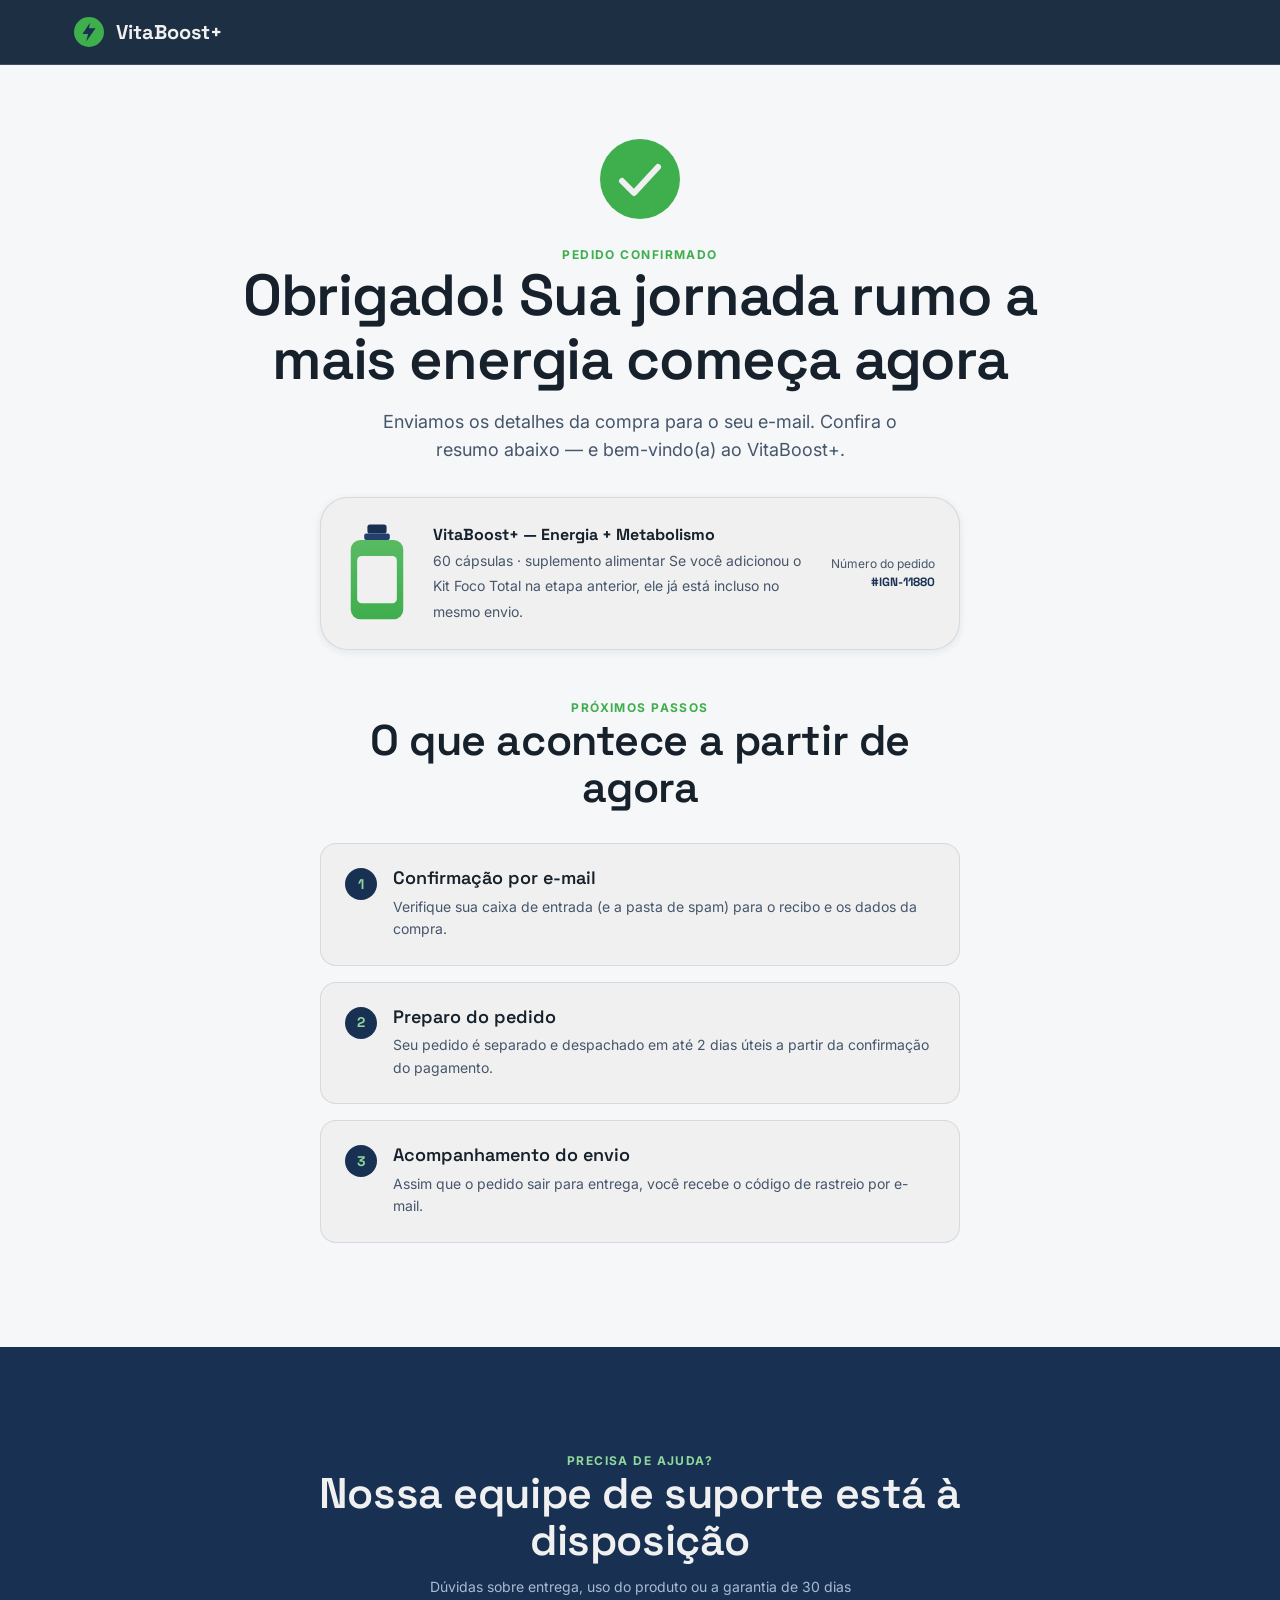
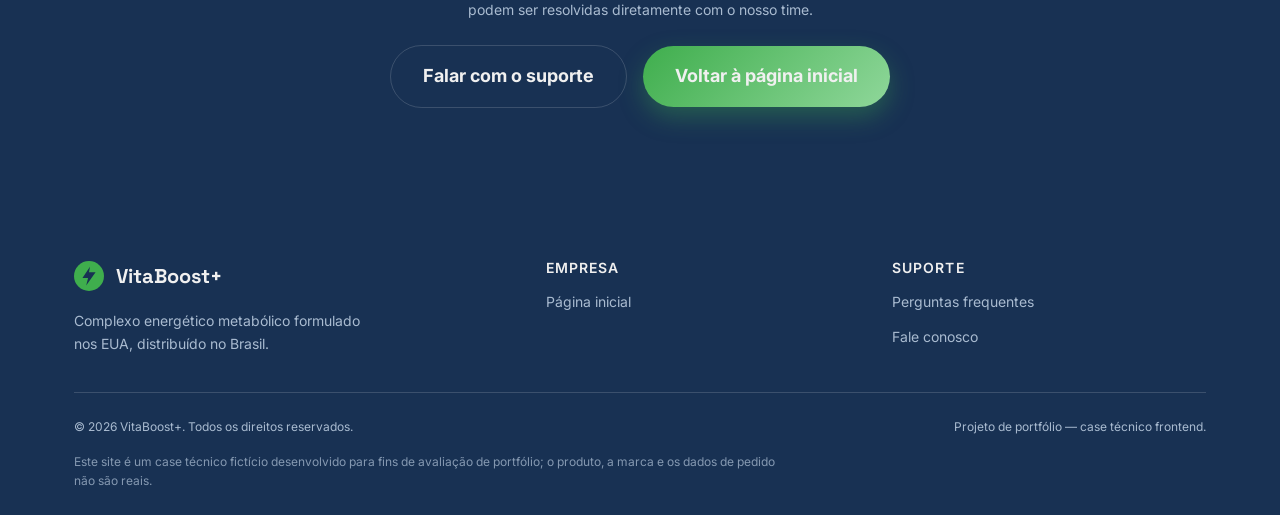
==== obrigado.html @ 489e294f "feat: estrutura do projeto contendo as 3 paginas do projeto e estilos" ====
<!DOCTYPE html>
<html lang="pt-BR">
<head>
<meta charset="UTF-8">
<meta name="viewport" content="width=device-width, initial-scale=1.0">
<title>Pedido confirmado — Obrigado! | VitaBoost+</title>
<meta name="description" content="Seu pedido do VitaBoost+ foi confirmado. Veja o resumo da compra e os próximos passos.">
<meta name="theme-color" content="#183153">
<meta name="robots" content="noindex">
<link rel="icon" href="assets/favicon.png" type="image/png+xml">

<link rel="preconnect" href="https://fonts.googleapis.com">
<link rel="preconnect" href="https://fonts.gstatic.com" crossorigin>
<link href="https://fonts.googleapis.com/css2?family=Space+Grotesk:wght@500;600;700&family=Inter:wght@400;500;600;700&display=swap" rel="stylesheet">

<link rel="stylesheet" href="css/variables.css">
<link rel="stylesheet" href="css/base.css">
<link rel="stylesheet" href="css/components.css">
<link rel="stylesheet" href="css/pages.css">
</head>
<body>

<a class="skip-link" href="#main-content">Pular para o conteúdo principal</a>

<header class="site-header">
  <div class="container" style="justify-content:flex-start; gap:var(--space-3);">
    <a href="index.html" class="brand" aria-label="VitaBoost+ — página inicial">
      <svg class="brand-mark" viewBox="0 0 32 32" aria-hidden="true">
        <circle cx="16" cy="16" r="16" fill="#3FAE4D"/>
        <path d="M17 6 L9 18 H15 L13 26 L23 12 H16 Z" fill="#183153"/>
      </svg>
      VitaBoost+
    </a>
  </div>
</header>

<main id="main-content">

  <section class="thanks-hero">
    <div class="container">
      <svg class="thanks-check" viewBox="0 0 84 84" role="img" aria-label="Pedido confirmado com sucesso">
        <circle cx="42" cy="42" r="40" fill="#3FAE4D"/>
        <path d="M24 44 L36 56 L60 30" fill="none" stroke="#F0F0F0" stroke-width="6" stroke-linecap="round" stroke-linejoin="round"/>
      </svg>
      <span class="eyebrow" style="justify-content:center;display:flex;">Pedido confirmado</span>
      <h1>Obrigado! Sua jornada rumo a mais energia começa agora</h1>
      <p class="lede">Enviamos os detalhes da compra para o seu e-mail. Confira o resumo abaixo — e bem-vindo(a) ao VitaBoost+.</p>
    </div>
  </section>

  <section class="section" style="padding-top:0;" aria-labelledby="resumo-title">
    <div class="container">
      <h2 id="resumo-title" class="visually-hidden">Resumo do pedido</h2>

      <div class="order-summary" data-reveal>
        <svg class="product-figure" viewBox="0 0 200 320" aria-hidden="true">
          <defs>
            <linearGradient id="bottleGradThanks" x1="0" y1="0" x2="0" y2="1">
              <stop offset="0" stop-color="#58BB63"/>
              <stop offset="1" stop-color="#3FAE4D"/>
            </linearGradient>
          </defs>
          <rect x="70" y="8" width="60" height="28" rx="8" fill="#183153"/>
          <rect x="60" y="36" width="80" height="20" rx="6" fill="#22406B"/>
          <rect x="18" y="56" width="164" height="248" rx="30" fill="url(#bottleGradThanks)"/>
          <rect x="38" y="106" width="124" height="148" rx="14" fill="#F0F0F0"/>
        </svg>
        <div class="details">
          <b>VitaBoost+ — Energia + Metabolismo</b>
          <span>60 cápsulas · suplemento alimentar</span>
          <span>Se você adicionou o Kit Foco Total na etapa anterior, ele já está incluso no mesmo envio.</span>
        </div>
        <div class="order-id">
          <span>Número do pedido</span>
          <b data-order-id>#IGN-00000</b>
        </div>
      </div>

      <div class="section-head text-center" data-reveal>
        <span class="eyebrow" style="justify-content:center;display:flex;">Próximos passos</span>
        <h2>O que acontece a partir de agora</h2>
      </div>

      <div class="steps-list" data-reveal>
        <div class="step-item">
          <span class="step-number">1</span>
          <div>
            <h3>Confirmação por e-mail</h3>
            <p>Verifique sua caixa de entrada (e a pasta de spam) para o recibo e os dados da compra.</p>
          </div>
        </div>
        <div class="step-item">
          <span class="step-number">2</span>
          <div>
            <h3>Preparo do pedido</h3>
            <p>Seu pedido é separado e despachado em até 2 dias úteis a partir da confirmação do pagamento.</p>
          </div>
        </div>
        <div class="step-item">
          <span class="step-number">3</span>
          <div>
            <h3>Acompanhamento do envio</h3>
            <p>Assim que o pedido sair para entrega, você recebe o código de rastreio por e-mail.</p>
          </div>
        </div>
      </div>
    </div>
  </section>

  <section class="section section--dark" aria-labelledby="ajuda-title">
    <div class="container text-center" data-reveal>
      <span class="eyebrow" style="justify-content:center;display:flex;">Precisa de ajuda?</span>
      <h2 id="ajuda-title" style="max-width:26ch;margin-inline:auto;">Nossa equipe de suporte está à disposição</h2>
      <p class="microcopy" style="max-width:48ch;margin-inline:auto;">Dúvidas sobre entrega, uso do produto ou a garantia de 30 dias podem ser resolvidas diretamente com o nosso time.</p>
      <div class="btn-row" style="justify-content:center;margin-top:var(--space-4);">
        <a class="btn btn--ghost" href="#">Falar com o suporte</a>
        <a class="btn btn--primary" href="index.html">Voltar à página inicial</a>
      </div>
    </div>
  </section>

</main>

<footer class="site-footer">
  <div class="container">
    <div class="footer-grid">
      <div class="footer-brand">
        <a href="index.html" class="brand" aria-label="VitaBoost+ — página inicial">
          <svg class="brand-mark" viewBox="0 0 32 32" aria-hidden="true">
            <circle cx="16" cy="16" r="16" fill="#3FAE4D"/>
            <path d="M17 6 L9 18 H15 L13 26 L23 12 H16 Z" fill="#183153"/>
          </svg>
          VitaBoost+
        </a>
        <p>Complexo energético metabólico formulado nos EUA, distribuído no Brasil.</p>
      </div>
      <div>
        <h4>Empresa</h4>
        <ul>
          <li><a href="index.html">Página inicial</a></li>
        </ul>
      </div>
      <div>
        <h4>Suporte</h4>
        <ul>
          <li><a href="#">Perguntas frequentes</a></li>
          <li><a href="#">Fale conosco</a></li>
        </ul>
      </div>
    </div>
    <div class="footer-bottom">
      <span>© <span data-year></span> VitaBoost+. Todos os direitos reservados.</span>
      <span>Projeto de portfólio — case técnico frontend.</span>
    </div>
    <p class="footer-disclaimer">Este site é um case técnico fictício desenvolvido para fins de avaliação de portfólio; o produto, a marca e os dados de pedido não são reais.</p>
  </div>
</footer>

<script src="js/main.js" defer></script>
</body>
</html>
---- css/variables.css ----
/* ==========================================================================
   VitaBoost+ — Design Tokens
   Paleta definida pelo cliente: Verde #3FAE4D · Azul-escuro #183153 ·
   Cinza claro #F5F7F8 · Branco #F0F0F0. Os tons com sufixo -500/-300/-100
   são apenas variações de luminosidade derivadas dessas 4 cores-base
   (gradientes, texto de destaque em fundo escuro, fundos suaves) —
   nenhuma cor fora da paleta foi introduzida.
   ========================================================================== */

:root {
  /* Cor — base (azul-escuro do cliente) */
  --color-ink-900: #183153;      /* header, rodapé, seções de autoridade */
  --color-ink-700: #22406B;      /* variação mais clara do azul-escuro */
  --color-paper-100: #F5F7F8;    /* cinza claro — fundo de seções */
  --color-paper-200: #F0F0F0;    /* branco — cartões/superfícies elevadas */

  /* Cor — acento único da marca (verde do cliente) */
  --color-accent-600: #3FAE4D;  /* verde — CTA, garantia, estrelas, ícones de destaque */
  --color-accent-500: #58BB63;  /* verde mais claro — gradiente do botão */
  --color-accent-300: #8FD79A;  /* verde-menta claro — texto de destaque em fundo escuro */
  --color-accent-100: #E7F6E9;  /* verde bem claro — fundos suaves (garantia, carrossel) */

  /* Texto */
  --color-text-900: #16212C;
  --color-text-600: #46566B;
  --color-text-on-dark: #F0F0F0;
  --color-text-on-dark-muted: #A9BBD0;

  /* Feedback */
  --color-success: #3FAE4D;
  --color-border: rgba(24, 49, 83, 0.12);
  --color-border-on-dark: rgba(240, 240, 240, 0.16);

  /* Tipografia */
  --font-display: "Space Grotesk", "Segoe UI", sans-serif;
  --font-body: "Inter", "Segoe UI", sans-serif;

  --fs-900: clamp(2.25rem, 1.7rem + 2.4vw, 3.75rem);   /* H1 hero */
  --fs-800: clamp(1.75rem, 1.4rem + 1.6vw, 2.75rem);   /* H2 seção */
  --fs-700: clamp(1.375rem, 1.2rem + 0.8vw, 1.75rem);  /* H3 */
  --fs-600: 1.125rem;                                  /* destaque de corpo */
  --fs-500: 1rem;                                      /* corpo */
  --fs-400: 0.875rem;                                  /* legenda */
  --fs-300: 0.75rem;                                   /* eyebrow / micro */

  /* Espaçamento (escala 8px) */
  --space-1: 0.5rem;
  --space-2: 0.75rem;
  --space-3: 1rem;
  --space-4: 1.5rem;
  --space-5: 2rem;
  --space-6: 3rem;
  --space-7: 4.5rem;
  --space-8: 6.5rem;

  /* Layout */
  --container-max: 1180px;
  --radius-sm: 10px;
  --radius-md: 16px;
  --radius-lg: 28px;
  --radius-pill: 999px;

  /* Sombra */
  --shadow-sm: 0 2px 8px rgba(24, 49, 83, 0.08);
  --shadow-md: 0 12px 32px rgba(24, 49, 83, 0.14);
  --shadow-cta: 0 10px 24px rgba(63, 174, 77, 0.35);

  /* Movimento */
  --ease-out: cubic-bezier(0.16, 1, 0.3, 1);
  --dur-fast: 160ms;
  --dur-med: 320ms;
  --dur-slow: 640ms;
}

@media (prefers-reduced-motion: reduce) {
  :root {
    --dur-fast: 0ms;
    --dur-med: 0ms;
    --dur-slow: 0ms;
  }
}
---- css/base.css ----
/* ==========================================================================
   VitaBoost+ — Base (reset, tipografia, utilitários)
   ========================================================================== */

*, *::before, *::after { box-sizing: border-box; }

html {
  scroll-behavior: smooth;
  -webkit-text-size-adjust: 100%;
}

@media (prefers-reduced-motion: reduce) {
  html { scroll-behavior: auto; }
  *, *::before, *::after {
    animation-duration: 0.01ms !important;
    animation-iteration-count: 1 !important;
    transition-duration: 0.01ms !important;
    scroll-behavior: auto !important;
  }
}

body {
  margin: 0;
  font-family: var(--font-body);
  font-size: var(--fs-500);
  line-height: 1.6;
  color: var(--color-text-900);
  background: var(--color-paper-100);
  -webkit-font-smoothing: antialiased;
}

img, svg { max-width: 100%; display: block; }

h1, h2, h3, h4 {
  font-family: var(--font-display);
  line-height: 1.1;
  margin: 0;
  font-weight: 600;
}

h1 { font-size: var(--fs-900); letter-spacing: -0.02em; }
h2 { font-size: var(--fs-800); letter-spacing: -0.01em; }
h3 { font-size: var(--fs-700); }

p { margin: 0; }

a { color: inherit; text-decoration: none; }

ul { margin: 0; padding: 0; list-style: none; }

button { font-family: inherit; cursor: pointer; }

/* Foco visível — acessibilidade obrigatória */
:focus-visible {
  outline: 3px solid var(--color-accent-600);
  outline-offset: 3px;
  border-radius: 4px;
}

/* Utilitários de layout */
.container {
  width: 100%;
  max-width: var(--container-max);
  margin-inline: auto;
  padding-inline: var(--space-4);
}

.section {
  padding-block: var(--space-8);
}

@media (max-width: 640px) {
  .section { padding-block: var(--space-6); }
}

.section--dark {
  background: var(--color-ink-900);
  color: var(--color-text-on-dark);
}

.eyebrow {
  display: inline-flex;
  align-items: center;
  gap: var(--space-1);
  font-size: var(--fs-300);
  font-weight: 700;
  letter-spacing: 0.12em;
  text-transform: uppercase;
  color: var(--color-accent-600);
}

.section--dark .eyebrow { color: var(--color-accent-300); }

.section-head {
  max-width: 640px;
  margin-bottom: var(--space-5);
}

.section-head p {
  margin-top: var(--space-2);
  color: var(--color-text-600);
  font-size: var(--fs-600);
}

.section--dark .section-head p { color: var(--color-text-on-dark-muted); }

.text-center { text-align: center; margin-inline: auto; }

.visually-hidden {
  position: absolute;
  width: 1px; height: 1px;
  padding: 0; margin: -1px;
  overflow: hidden;
  clip: rect(0,0,0,0);
  white-space: nowrap; border: 0;
}

.skip-link {
  position: absolute;
  left: var(--space-3);
  top: -60px;
  background: var(--color-accent-600);
  color: var(--color-paper-200);
  padding: var(--space-2) var(--space-3);
  border-radius: var(--radius-sm);
  z-index: 1000;
  transition: top var(--dur-fast) var(--ease-out);
}

.skip-link:focus { top: var(--space-3); }

/* Botões */
.btn {
  display: inline-flex;
  align-items: center;
  justify-content: center;
  gap: var(--space-1);
  padding: 1rem 2rem;
  border-radius: var(--radius-pill);
  font-weight: 700;
  font-size: var(--fs-600);
  border: none;
  transition: transform var(--dur-fast) var(--ease-out), box-shadow var(--dur-fast) var(--ease-out);
  white-space: nowrap;
}

.btn:hover { transform: translateY(-2px); }
.btn:active { transform: translateY(0); }

.btn--primary {
  background: linear-gradient(135deg, var(--color-accent-600), var(--color-accent-300));
  color: var(--color-paper-200);
  box-shadow: var(--shadow-cta);
}

.btn--primary:hover { box-shadow: 0 16px 32px rgba(63, 174, 77, 0.45); }

.btn--ghost {
  background: transparent;
  color: var(--color-text-on-dark);
  border: 1.5px solid var(--color-border-on-dark);
}

.btn--block { width: 100%; }

.btn-row { display: flex; flex-wrap: wrap; gap: var(--space-3); align-items: center; }

.microcopy {
  font-size: var(--fs-400);
  color: var(--color-text-600);
  margin-top: var(--space-2);
}

.section--dark .microcopy { color: var(--color-text-on-dark-muted); }

/* Reveal ao rolar a página (JS adiciona .is-visible) */
[data-reveal] {
  opacity: 0;
  transform: translateY(18px);
  transition: opacity var(--dur-slow) var(--ease-out), transform var(--dur-slow) var(--ease-out);
}

[data-reveal].is-visible {
  opacity: 1;
  transform: none;
}

@media (prefers-reduced-motion: reduce) {
  [data-reveal] { opacity: 1; transform: none; }
}
---- css/components.css ----
/* ==========================================================================
   VitaBoost+ — Componentes
   ========================================================================== */

/* ---------- Header ---------- */
.site-header {
  position: sticky;
  top: 0;
  z-index: 100;
  background: rgba(15, 36, 56, 0.94);
  backdrop-filter: blur(8px);
  border-bottom: 1px solid var(--color-border-on-dark);
}

.site-header .container {
  display: flex;
  align-items: center;
  justify-content: space-between;
  padding-block: var(--space-3);
}

.brand {
  display: inline-flex;
  align-items: center;
  gap: var(--space-2);
  font-family: var(--font-display);
  font-weight: 700;
  font-size: 1.25rem;
  color: var(--color-text-on-dark);
}

.brand .brand-mark { width: 30px; height: 30px; }

.nav-links {
  display: flex;
  gap: var(--space-5);
  font-size: var(--fs-400);
  font-weight: 600;
  color: var(--color-text-on-dark-muted);
}

.nav-links a:hover { color: var(--color-accent-300); }

.header-cta { display: none; }

.nav-toggle {
  display: none;
  background: none;
  border: none;
  padding: var(--space-1);
  color: var(--color-text-on-dark);
}

@media (min-width: 860px) {
  .header-cta { display: inline-flex; }
}

@media (max-width: 859px) {
  .nav-links {
    position: fixed;
    inset: 64px var(--space-3) auto var(--space-3);
    flex-direction: column;
    background: var(--color-ink-900);
    border: 1px solid var(--color-border-on-dark);
    border-radius: var(--radius-md);
    padding: var(--space-4);
    gap: var(--space-4);
    transform-origin: top;
    transform: scaleY(0);
    opacity: 0;
    pointer-events: none;
    transition: transform var(--dur-med) var(--ease-out), opacity var(--dur-med) var(--ease-out);
  }
  .nav-links.is-open {
    transform: scaleY(1);
    opacity: 1;
    pointer-events: auto;
  }
  .nav-toggle { display: inline-flex; }
}

/* ---------- Trust bar (badges logo abaixo do header) ---------- */
.trust-bar {
  background: var(--color-ink-700);
  color: var(--color-text-on-dark-muted);
  font-size: var(--fs-400);
  text-align: center;
  padding-block: var(--space-2);
  letter-spacing: 0.02em;
}

/* ---------- Selo do arco (assinatura visual) ---------- */
.sunrise-arc {
  position: absolute;
  inset: 0;
  z-index: 0;
  pointer-events: none;
}

.sunrise-divider { width: 100%; height: 48px; display: block; }

/* ---------- Hero ---------- */
.hero {
  position: relative;
  overflow: hidden;
  background: var(--color-paper-100);
}

.hero .container {
  position: relative;
  z-index: 1;
  display: grid;
  grid-template-columns: 1.1fr 0.9fr;
  gap: var(--space-6);
  align-items: center;
  padding-block: var(--space-7);
}

.hero-copy h1 { margin-bottom: var(--space-3); }
.hero-copy .lede { font-size: var(--fs-600); color: var(--color-text-600); margin-bottom: var(--space-5); max-width: 46ch; }

.hero-stats {
  display: flex;
  gap: var(--space-5);
  margin-top: var(--space-5);
  flex-wrap: wrap;
}

.hero-stat b { display: block; font-family: var(--font-display); font-size: var(--fs-700); color: var(--color-ink-900); }
.hero-stat span { font-size: var(--fs-400); color: var(--color-text-600); }

.hero-visual {
  position: relative;
  display: grid;
  place-items: center;
  min-height: 360px;
}

.hero-visual .sunrise-arc svg { width: 130%; max-width: none; }

.product-figure {
  position: relative;
  z-index: 1;
  width: min(72%, 280px);
  filter: drop-shadow(-10px 24px 16px rgba(15, 36, 56, 0.22));
  animation: float 4s ease-in-out infinite;
}

@keyframes float {
  0%, 100% { transform: translateY(0); }
  50% { transform: translateY(-10px); }
}

@media (prefers-reduced-motion: reduce) {
  .product-figure { animation: none; }
}

@media (max-width: 860px) {
  .hero .container { grid-template-columns: 1fr; padding-block: var(--space-6); text-align: center; }
  .hero-copy .lede { margin-inline: auto; }
  .hero-stats { justify-content: center; }
  .hero-visual { min-height: 280px; order: -1; }
}

/* ---------- Carrossel ---------- */
.carousel {
  position: relative;
}

.carousel-track-wrap {
  overflow: hidden;
  border-radius: var(--radius-lg);
}

.carousel-track {
  display: flex;
  transition: transform var(--dur-slow) var(--ease-out);
}

.carousel-slide {
  flex: 0 0 100%;
  display: grid;
  place-items: center;
  min-height: 340px;
  padding: var(--space-6);
  background: linear-gradient(135deg, var(--color-paper-200), var(--color-accent-100));
}

.carousel-slide figure { width: min(60%, 220px); }
.carousel-slide figcaption {
  margin-top: var(--space-3);
  text-align: center;
  font-weight: 600;
  color: var(--color-ink-900);
}

.carousel-controls {
  display: flex;
  justify-content: center;
  align-items: center;
  gap: var(--space-4);
  margin-top: var(--space-4);
}

.carousel-btn {
  width: 44px; height: 44px;
  border-radius: 50%;
  border: 1px solid var(--color-border);
  background: var(--color-paper-200);
  display: grid; place-items: center;
  box-shadow: var(--shadow-sm);
  transition: background var(--dur-fast);
}

.carousel-btn:hover { background: var(--color-paper-200); }

.carousel-dots { display: flex; gap: var(--space-1); }

.carousel-dot {
  width: 8px; height: 8px; border-radius: 50%;
  background: var(--color-border);
  border: none;
  padding: 0;
  transition: background var(--dur-fast), width var(--dur-fast);
}

.carousel-dot[aria-current="true"] {
  background: var(--color-accent-600);
  width: 22px;
  border-radius: var(--radius-pill);
}

/* ---------- Garantia ---------- */
.guarantee-card {
  display: grid;
  grid-template-columns: auto 1fr;
  gap: var(--space-5);
  align-items: center;
  background: var(--color-accent-100);
  border: 1px solid rgba(15, 139, 141, 0.25);
  border-radius: var(--radius-lg);
  padding: var(--space-5);
}

.guarantee-seal { width: 96px; height: 96px; flex-shrink: 0; }

.guarantee-card h3 { color: var(--color-ink-900); margin-bottom: var(--space-1); }
.guarantee-card p { color: var(--color-text-600); }

@media (max-width: 560px) {
  .guarantee-card { grid-template-columns: 1fr; text-align: center; justify-items: center; }
}

/* ---------- Depoimentos ---------- */
.testimonial-grid {
  display: grid;
  grid-template-columns: repeat(3, 1fr);
  gap: var(--space-4);
}

@media (max-width: 900px) { .testimonial-grid { grid-template-columns: 1fr 1fr; } }
@media (max-width: 620px) { .testimonial-grid { grid-template-columns: 1fr; } }

.testimonial-card {
  background: var(--color-paper-200);
  border: 1px solid var(--color-border);
  border-radius: var(--radius-md);
  padding: var(--space-4);
  box-shadow: var(--shadow-sm);
  display: flex;
  flex-direction: column;
  gap: var(--space-3);
}

.stars { display: inline-flex; gap: 2px; color: var(--color-accent-600); }
.stars svg { width: 18px; height: 18px; }

.testimonial-quote { color: var(--color-text-900); font-size: var(--fs-500); flex-grow: 1; }

.testimonial-person { display: flex; align-items: center; gap: var(--space-2); }

.avatar-initials {
  width: 40px; height: 40px;
  border-radius: 50%;
  display: grid; place-items: center;
  font-family: var(--font-display);
  font-weight: 700;
  font-size: var(--fs-400);
  color: var(--color-paper-200);
  flex-shrink: 0;
}

.testimonial-person .who b { display: block; font-size: var(--fs-400); }
.testimonial-person .who span { font-size: var(--fs-300); color: var(--color-text-600); }

.rating-summary {
  display: flex;
  align-items: center;
  gap: var(--space-3);
  margin-bottom: var(--space-4);
  flex-wrap: wrap;
}

.rating-summary .score { font-family: var(--font-display); font-size: var(--fs-800); color: var(--color-ink-900); }

/* ---------- Footer ---------- */
.site-footer {
  background: var(--color-ink-900);
  color: var(--color-text-on-dark-muted);
  padding-block: var(--space-6) var(--space-4);
}

.footer-grid {
  display: grid;
  grid-template-columns: 1.4fr 1fr 1fr;
  gap: var(--space-5);
  padding-bottom: var(--space-5);
  border-bottom: 1px solid var(--color-border-on-dark);
}

.footer-grid h4 {
  font-family: var(--font-body);
  color: var(--color-text-on-dark);
  font-size: var(--fs-400);
  text-transform: uppercase;
  letter-spacing: 0.08em;
  margin-bottom: var(--space-3);
}

.footer-grid ul li { margin-bottom: var(--space-2); font-size: var(--fs-400); }
.footer-grid ul li a:hover { color: var(--color-accent-300); }

.footer-brand p { font-size: var(--fs-400); max-width: 32ch; margin-top: var(--space-2); }

.footer-bottom {
  display: flex;
  justify-content: space-between;
  flex-wrap: wrap;
  gap: var(--space-2);
  padding-top: var(--space-4);
  font-size: var(--fs-300);
}

.footer-disclaimer {
  font-size: var(--fs-300);
  color: var(--color-text-on-dark-muted);
  max-width: 90ch;
  margin-top: var(--space-3);
  opacity: 0.75;
  line-height: 1.6;
}

@media (max-width: 760px) {
  .footer-grid { grid-template-columns: 1fr 1fr; }
  .footer-brand { grid-column: 1 / -1; }
}

/* ---------- Badge / pill genérico ---------- */
.badge {
  display: inline-flex;
  align-items: center;
  gap: 6px;
  background: var(--color-accent-100);
  color: var(--color-accent-600);
  font-size: var(--fs-300);
  font-weight: 700;
  padding: 6px 12px;
  border-radius: var(--radius-pill);
}

/* ---------- Ícones inline ---------- */
.icon { width: 22px; height: 22px; flex-shrink: 0; }
---- css/pages.css ----
/* ==========================================================================
   VitaBoost+ — Estilos específicos de página
   ========================================================================== */

/* ---------- Barra de urgência (LP) ---------- */
.urgency-bar {
  background: var(--color-accent-600);
  color: var(--color-paper-200);
  text-align: center;
  font-size: var(--fs-400);
  font-weight: 700;
  padding: var(--space-2);
  letter-spacing: 0.01em;
}

/* ---------- Seção "como funciona" / ciência ---------- */
.science-grid {
  display: grid;
  grid-template-columns: repeat(3, 1fr);
  gap: var(--space-4);
}

@media (max-width: 860px) { .science-grid { grid-template-columns: 1fr; } }

.science-card {
  background: rgba(240, 240, 240, 0.04);
  border: 1px solid var(--color-border-on-dark);
  border-radius: var(--radius-md);
  padding: var(--space-4);
}

.science-card .icon-wrap {
  width: 48px; height: 48px;
  border-radius: 50%;
  background: rgba(63, 174, 77, 0.15);
  display: grid; place-items: center;
  margin-bottom: var(--space-3);
}

.science-card h3 { color: var(--color-text-on-dark); font-size: var(--fs-600); margin-bottom: var(--space-2); }
.science-card p { color: var(--color-text-on-dark-muted); font-size: var(--fs-400); }

/* ---------- CTA sticky mobile ---------- */
.sticky-cta {
  position: fixed;
  left: 0; right: 0; bottom: 0;
  z-index: 200;
  background: rgba(15, 36, 56, 0.97);
  backdrop-filter: blur(6px);
  padding: var(--space-2) var(--space-3);
  display: none;
  align-items: center;
  justify-content: space-between;
  gap: var(--space-3);
  border-top: 1px solid var(--color-border-on-dark);
  transform: translateY(100%);
  transition: transform var(--dur-med) var(--ease-out);
}

.sticky-cta.is-visible { transform: translateY(0); }

.sticky-cta .price b { color: var(--color-text-on-dark); font-family: var(--font-display); font-size: var(--fs-600); }
.sticky-cta .price span { color: var(--color-text-on-dark-muted); font-size: var(--fs-300); display: block; }

@media (max-width: 640px) {
  .sticky-cta { display: flex; }
  body { padding-bottom: 76px; }
}

/* ---------- Página Pós-Venda / Upsell ---------- */
.upsell-hero {
  background: var(--color-ink-900);
  color: var(--color-text-on-dark);
  text-align: center;
  padding-block: var(--space-6) var(--space-5);
}

.upsell-hero .eyebrow { justify-content: center; }
.upsell-hero h1 { max-width: 20ch; margin-inline: auto; margin-top: var(--space-3); }
.upsell-hero p.lede { color: var(--color-text-on-dark-muted); max-width: 56ch; margin: var(--space-3) auto 0; font-size: var(--fs-600); }

.video-wrap {
  position: relative;
  max-width: 860px;
  margin: var(--space-5) auto 0;
  border-radius: var(--radius-lg);
  overflow: hidden;
  box-shadow: var(--shadow-md);
  background: #000;
}

.video-frame-16x9 {
  position: relative;
  width: 100%;
  aspect-ratio: 16 / 9;
}

.video-frame-16x9 iframe {
  position: absolute; inset: 0;
  width: 100%; height: 100%;
  border: 0;
}

.video-hint {
  display: flex;
  align-items: center;
  justify-content: center;
  gap: var(--space-2);
  margin-top: var(--space-3);
  color: var(--color-text-on-dark-muted);
  font-size: var(--fs-400);
}

.video-hint .dot {
  width: 8px; height: 8px; border-radius: 50%;
  background: var(--color-accent-300);
  animation: pulse 1.6s ease-in-out infinite;
}

@keyframes pulse {
  0%, 100% { opacity: 0.3; }
  50% { opacity: 1; }
}

/* Conteúdo revelado após o vídeo */
#reveal-content {
  overflow: hidden;
  max-height: 0;
  opacity: 0;
  transition: max-height var(--dur-slow) var(--ease-out), opacity var(--dur-slow) var(--ease-out);
}

#reveal-content.is-revealed {
  max-height: none;
  opacity: 1;
}

.reveal-flag {
  display: inline-flex;
  align-items: center;
  gap: var(--space-2);
  background: var(--color-accent-100);
  color: var(--color-accent-600);
  font-weight: 700;
  font-size: var(--fs-400);
  padding: var(--space-2) var(--space-4);
  border-radius: var(--radius-pill);
  margin: 0 auto var(--space-4);
}

.offer-card {
  background: var(--color-paper-200);
  border: 2px solid var(--color-accent-600);
  border-radius: var(--radius-lg);
  padding: var(--space-5);
  box-shadow: var(--shadow-md);
  max-width: 640px;
  margin-inline: auto;
  text-align: center;
}

.offer-card .price-tag {
  display: flex;
  justify-content: center;
  align-items: baseline;
  gap: var(--space-2);
  margin-block: var(--space-3);
}

.offer-card .price-old { color: var(--color-text-600); text-decoration: line-through; font-size: var(--fs-600); }
.offer-card .price-new { font-family: var(--font-display); font-size: var(--fs-800); color: var(--color-ink-900); }

.offer-bullets { text-align: left; max-width: 40ch; margin: var(--space-4) auto; display: grid; gap: var(--space-2); }
.offer-bullets li { display: flex; gap: var(--space-2); font-size: var(--fs-500); }
.offer-bullets .icon { color: var(--color-accent-600); }

/* ---------- Página de Agradecimento ---------- */
.thanks-hero {
  text-align: center;
  padding-block: var(--space-7) var(--space-5);
}

.thanks-check {
  width: 84px; height: 84px;
  margin: 0 auto var(--space-4);
}

.thanks-hero h1 { max-width: 22ch; margin-inline: auto; }
.thanks-hero p.lede { max-width: 52ch; margin: var(--space-3) auto 0; color: var(--color-text-600); font-size: var(--fs-600); }

.order-summary {
  display: grid;
  grid-template-columns: auto 1fr auto;
  gap: var(--space-4);
  align-items: center;
  background: var(--color-paper-200);
  border: 1px solid var(--color-border);
  border-radius: var(--radius-lg);
  padding: var(--space-4);
  box-shadow: var(--shadow-sm);
  max-width: 640px;
  margin: 0 auto var(--space-6);
}

.order-summary .product-figure { width: 64px; animation: none; filter: none; }
.order-summary .details b { display: block; font-family: var(--font-display); }
.order-summary .details span { font-size: var(--fs-400); color: var(--color-text-600); }
.order-summary .order-id { text-align: right; font-size: var(--fs-300); color: var(--color-text-600); }
.order-summary .order-id b { display: block; color: var(--color-ink-900); font-family: var(--font-display); }

@media (max-width: 560px) {
  .order-summary { grid-template-columns: 1fr; text-align: center; justify-items: center; }
  .order-summary .order-id { text-align: center; }
}

.steps-list {
  display: grid;
  gap: var(--space-3);
  max-width: 640px;
  margin-inline: auto;
}

.step-item {
  display: grid;
  grid-template-columns: auto 1fr;
  gap: var(--space-3);
  align-items: start;
  background: var(--color-paper-200);
  border: 1px solid var(--color-border);
  border-radius: var(--radius-md);
  padding: var(--space-4);
}

.step-number {
  width: 32px; height: 32px;
  border-radius: 50%;
  background: var(--color-ink-900);
  color: var(--color-accent-300);
  font-family: var(--font-display);
  font-weight: 700;
  display: grid; place-items: center;
  font-size: var(--fs-400);
}

.step-item h3 { font-size: var(--fs-600); margin-bottom: var(--space-1); }
.step-item p { color: var(--color-text-600); font-size: var(--fs-400); }
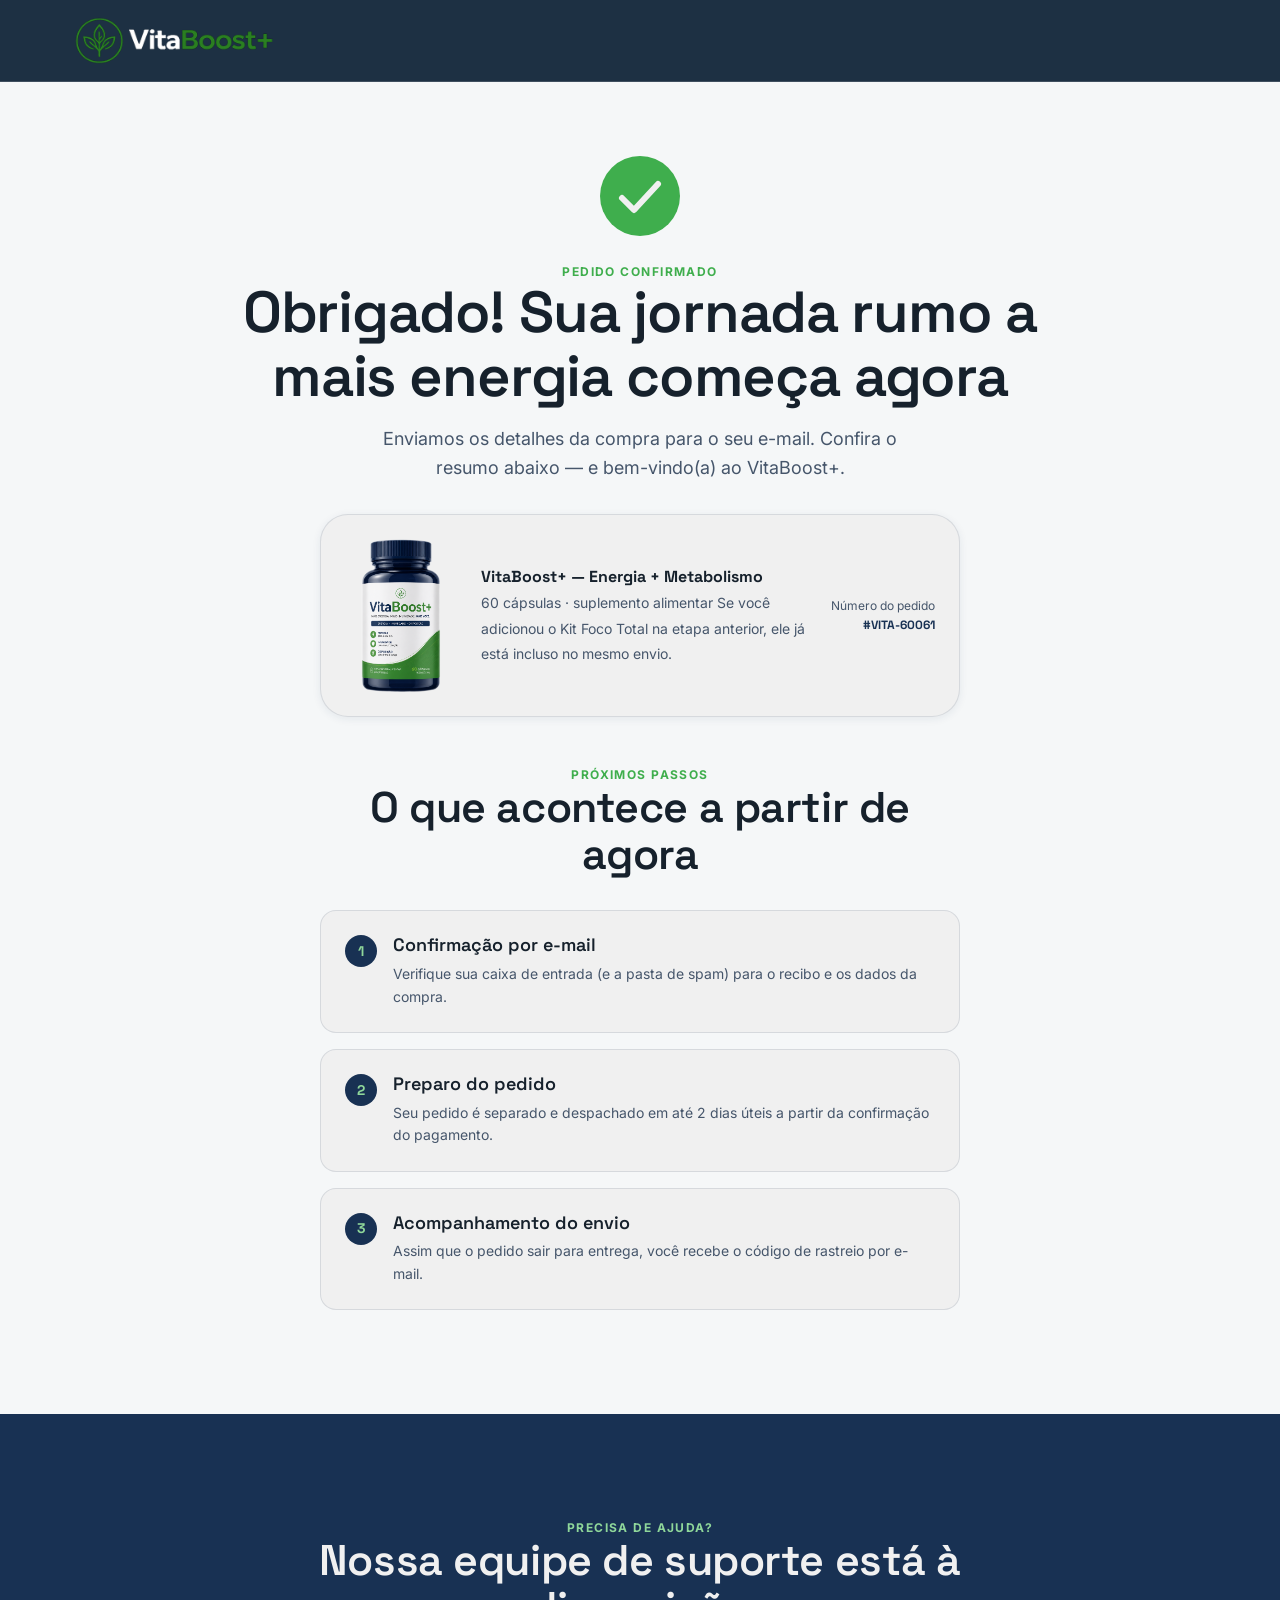
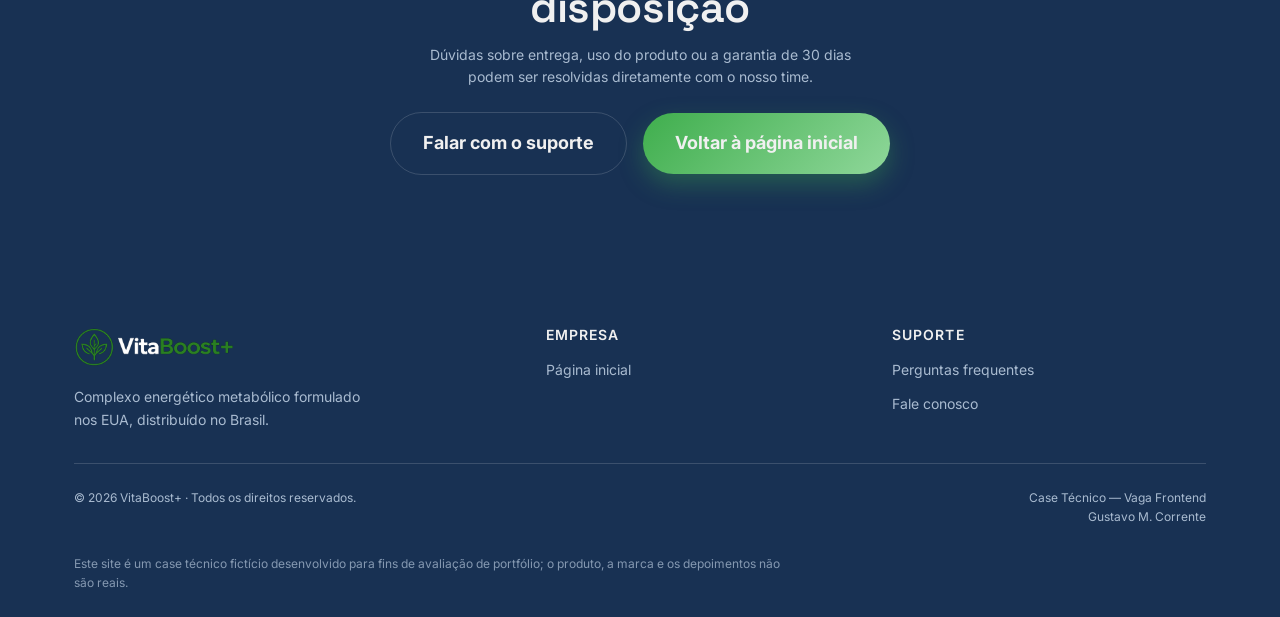
==== commit 2b98bdbb: "feat: adição do vídeo do youtube, correção de estilos, carrousel, adição de imagens, nova logo e fav" ====
--- a/obrigado.html
+++ b/obrigado.html
@@ -17,22 +17,18 @@
 <link rel="stylesheet" href="css/base.css">
 <link rel="stylesheet" href="css/components.css">
 <link rel="stylesheet" href="css/pages.css">
+
+<script src="js/components/header.js"></script>
+<script src="js/components/footer.js"></script>
 </head>
 <body>
 
 <a class="skip-link" href="#main-content">Pular para o conteúdo principal</a>
 
-<header class="site-header">
-  <div class="container" style="justify-content:flex-start; gap:var(--space-3);">
-    <a href="index.html" class="brand" aria-label="VitaBoost+ — página inicial">
-      <svg class="brand-mark" viewBox="0 0 32 32" aria-hidden="true">
-        <circle cx="16" cy="16" r="16" fill="#3FAE4D"/>
-        <path d="M17 6 L9 18 H15 L13 26 L23 12 H16 Z" fill="#183153"/>
-      </svg>
-      VitaBoost+
-    </a>
-  </div>
-</header>
+<header class="site-header" id="site-header"></header>
+<script>
+  renderHeader("site-header", { variant: "simple", homeHref: "index.html", gap: "space-3" });
+</script>
 
 <main id="main-content">
 
@@ -53,7 +49,8 @@
       <h2 id="resumo-title" class="visually-hidden">Resumo do pedido</h2>
 
       <div class="order-summary" data-reveal>
-        <svg class="product-figure" viewBox="0 0 200 320" aria-hidden="true">
+        <img src="assets/hero-bottle.png" alt="Frasco VitaBoost+" width="80" style="margin:0 var(--space-3);">
+        <!-- <svg class="product-figure" viewBox="0 0 200 320" aria-hidden="true">
           <defs>
             <linearGradient id="bottleGradThanks" x1="0" y1="0" x2="0" y2="1">
               <stop offset="0" stop-color="#58BB63"/>
@@ -64,7 +61,7 @@
           <rect x="60" y="36" width="80" height="20" rx="6" fill="#22406B"/>
           <rect x="18" y="56" width="164" height="248" rx="30" fill="url(#bottleGradThanks)"/>
           <rect x="38" y="106" width="124" height="148" rx="14" fill="#F0F0F0"/>
-        </svg>
+        </svg> -->
         <div class="details">
           <b>VitaBoost+ — Energia + Metabolismo</b>
           <span>60 cápsulas · suplemento alimentar</span>
@@ -121,40 +118,27 @@
 
 </main>
 
-<footer class="site-footer">
-  <div class="container">
-    <div class="footer-grid">
-      <div class="footer-brand">
-        <a href="index.html" class="brand" aria-label="VitaBoost+ — página inicial">
-          <svg class="brand-mark" viewBox="0 0 32 32" aria-hidden="true">
-            <circle cx="16" cy="16" r="16" fill="#3FAE4D"/>
-            <path d="M17 6 L9 18 H15 L13 26 L23 12 H16 Z" fill="#183153"/>
-          </svg>
-          VitaBoost+
-        </a>
-        <p>Complexo energético metabólico formulado nos EUA, distribuído no Brasil.</p>
-      </div>
-      <div>
-        <h4>Empresa</h4>
-        <ul>
-          <li><a href="index.html">Página inicial</a></li>
-        </ul>
-      </div>
-      <div>
-        <h4>Suporte</h4>
-        <ul>
-          <li><a href="#">Perguntas frequentes</a></li>
-          <li><a href="#">Fale conosco</a></li>
-        </ul>
-      </div>
-    </div>
-    <div class="footer-bottom">
-      <span>© <span data-year></span> VitaBoost+. Todos os direitos reservados.</span>
-      <span>Projeto de portfólio — case técnico frontend.</span>
-    </div>
-    <p class="footer-disclaimer">Este site é um case técnico fictício desenvolvido para fins de avaliação de portfólio; o produto, a marca e os dados de pedido não são reais.</p>
-  </div>
-</footer>
+<footer class="site-footer" id="site-footer"></footer>
+<script>
+  renderFooter("site-footer", {
+    homeHref: "index.html",
+    columns: [
+      {
+        title: "Empresa",
+        links: [
+          { href: "index.html", label: "Página inicial" }
+        ]
+      },
+      {
+        title: "Suporte",
+        links: [
+          { href: "#", label: "Perguntas frequentes" },
+          { href: "#", label: "Fale conosco" }
+        ]
+      }
+    ],
+  });
+</script>
 
 <script src="js/main.js" defer></script>
 </body>
--- a/css/variables.css
+++ b/css/variables.css
@@ -1,10 +1,7 @@
 /* ==========================================================================
    VitaBoost+ — Design Tokens
-   Paleta definida pelo cliente: Verde #3FAE4D · Azul-escuro #183153 ·
-   Cinza claro #F5F7F8 · Branco #F0F0F0. Os tons com sufixo -500/-300/-100
-   são apenas variações de luminosidade derivadas dessas 4 cores-base
-   (gradientes, texto de destaque em fundo escuro, fundos suaves) —
-   nenhuma cor fora da paleta foi introduzida.
+   Paleta definida pelo cliente:
+   Verde #3FAE4D · Azul-escuro #183153 · Cinza claro #F5F7F8 · Branco #F0F0F0
    ========================================================================== */
 
 :root {
--- a/css/components.css
+++ b/css/components.css
@@ -182,7 +182,7 @@
   display: grid;
   place-items: center;
   min-height: 340px;
-  padding: var(--space-6);
+  /* padding: var(--space-6); */
   background: linear-gradient(135deg, var(--color-paper-200), var(--color-accent-100));
 }
 
@@ -290,7 +290,7 @@
   flex-shrink: 0;
 }
 
-.testimonial-person .who b { display: block; font-size: var(--fs-400); }
+.testimonial-person .who b { display: block; font-size: var(--fs-400); color: var(--color-text-600); }
 .testimonial-person .who span { font-size: var(--fs-300); color: var(--color-text-600); }
 
 .rating-summary {
@@ -340,6 +340,7 @@
   padding-top: var(--space-4);
   font-size: var(--fs-300);
 }
+.footer-bottom a:hover { color: var(--color-accent-300); }
 
 .footer-disclaimer {
   font-size: var(--fs-300);
@@ -366,6 +367,7 @@
   font-weight: 700;
   padding: 6px 12px;
   border-radius: var(--radius-pill);
+  margin-left: auto;
 }
 
 /* ---------- Ícones inline ---------- */
--- a/css/pages.css
+++ b/css/pages.css
@@ -84,7 +84,7 @@
   max-width: 860px;
   margin: var(--space-5) auto 0;
   border-radius: var(--radius-lg);
-  overflow: hidden;
+  /* overflow: hidden; */
   box-shadow: var(--shadow-md);
   background: #000;
 }
@@ -96,9 +96,12 @@
 }
 
 .video-frame-16x9 iframe {
-  position: absolute; inset: 0;
-  width: 100%; height: 100%;
+  position: absolute;
+  inset: 0;
+  width: 100%;
+  height: 100%;
   border: 0;
+  border-radius: var(--radius-lg);
 }
 
 .video-hint {
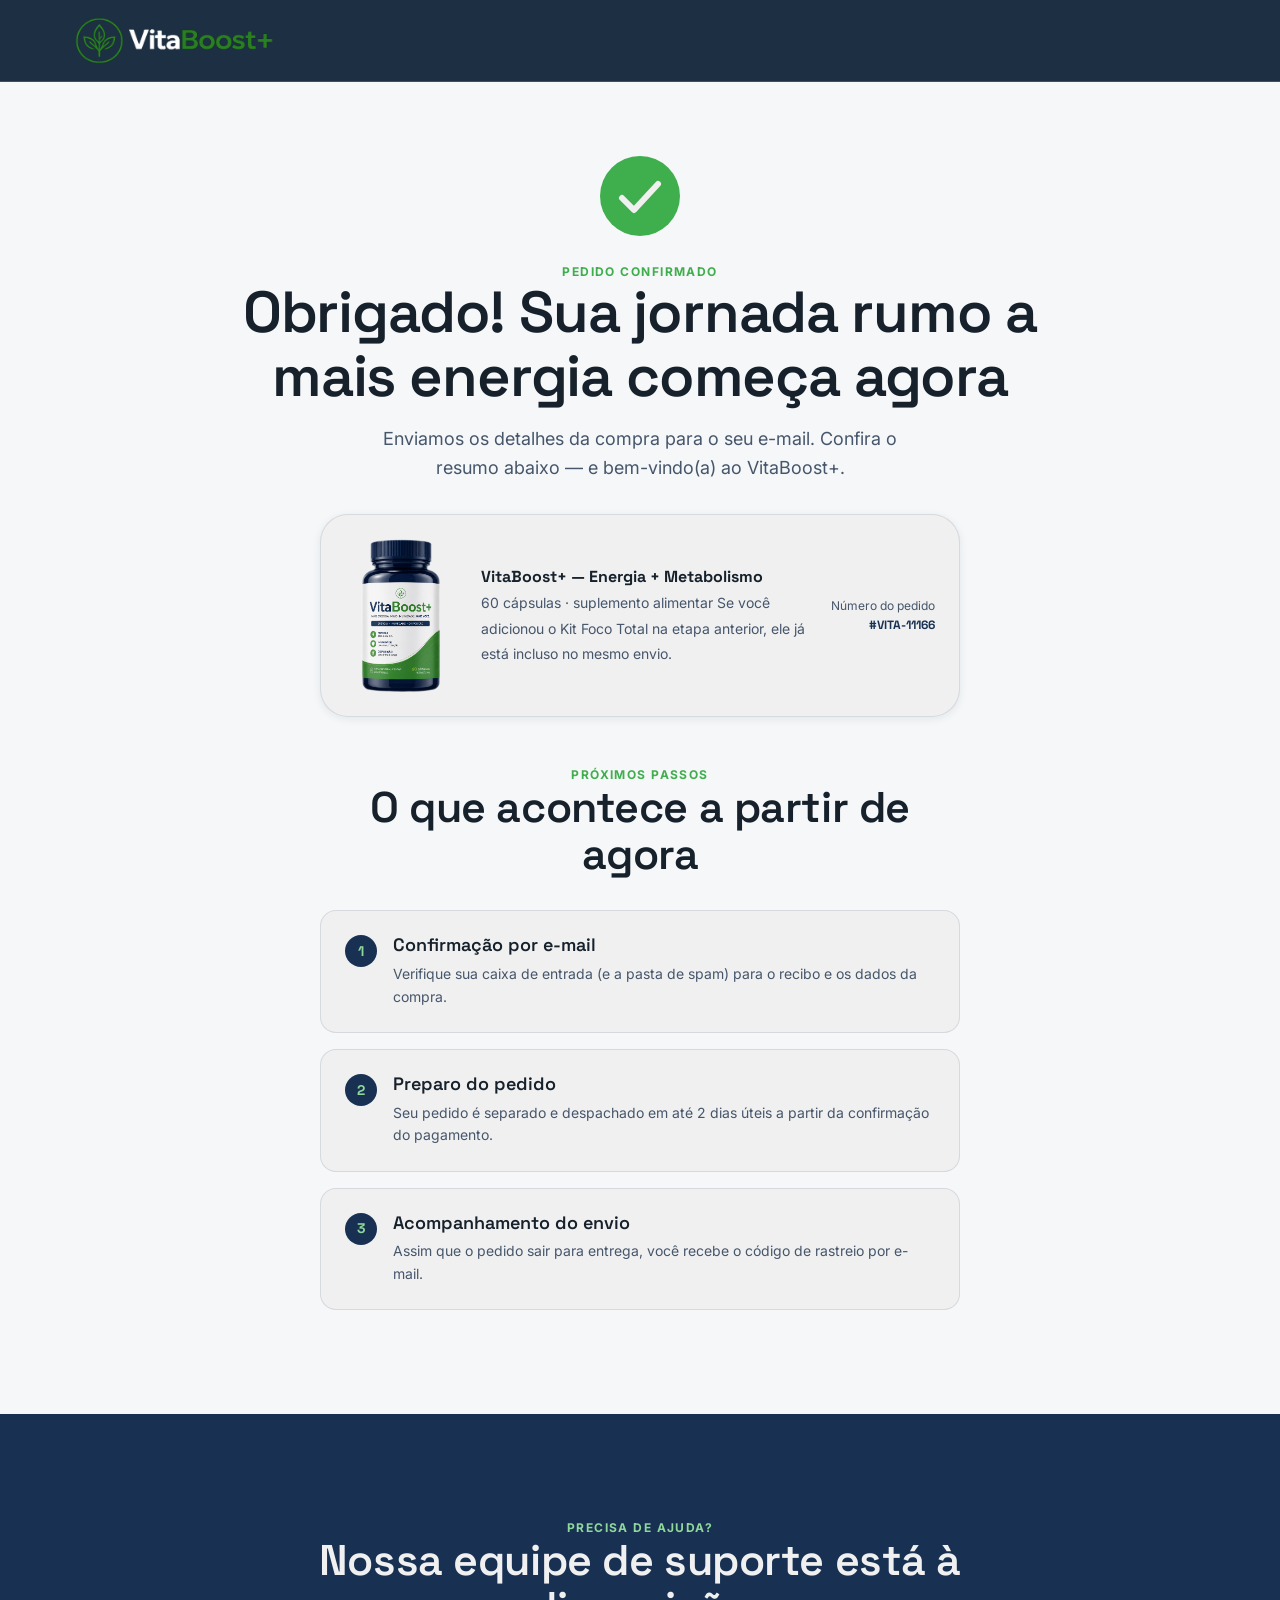
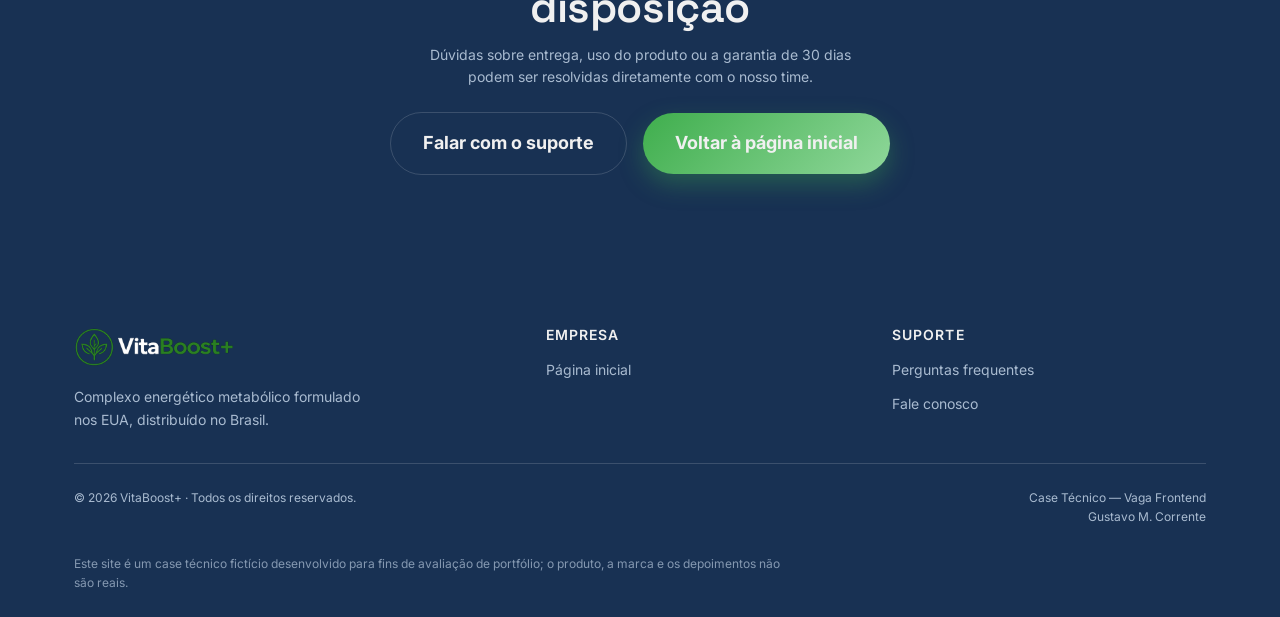
==== commit 5fae1e95: "fix: correção do vídeo do youtube (controles e autoplay), motificação na imagem da hero section e ed" ====
--- a/obrigado.html
+++ b/obrigado.html
@@ -49,7 +49,7 @@
       <h2 id="resumo-title" class="visually-hidden">Resumo do pedido</h2>
 
       <div class="order-summary" data-reveal>
-        <img src="assets/hero-bottle.png" alt="Frasco VitaBoost+" width="80" style="margin:0 var(--space-3);">
+        <img src="assets/bottle.png" alt="Frasco VitaBoost+" width="80" style="margin:0 var(--space-3);">
         <!-- <svg class="product-figure" viewBox="0 0 200 320" aria-hidden="true">
           <defs>
             <linearGradient id="bottleGradThanks" x1="0" y1="0" x2="0" y2="1">
--- a/css/components.css
+++ b/css/components.css
@@ -141,8 +141,8 @@
 .product-figure {
   position: relative;
   z-index: 1;
-  width: min(72%, 280px);
-  filter: drop-shadow(-10px 24px 16px rgba(15, 36, 56, 0.22));
+  /* width: min(55%, 280px); */
+  filter: drop-shadow(-10px 24px 16px rgba(15, 36, 56, 0.4));
   animation: float 4s ease-in-out infinite;
 }
 
@@ -301,7 +301,7 @@
   flex-wrap: wrap;
 }
 
-.rating-summary .score { font-family: var(--font-display); font-size: var(--fs-800); color: var(--color-ink-900); }
+.rating-summary .score { font-family: var(--font-display); font-size: var(--fs-800); color: var(--color-paper-200); }
 
 /* ---------- Footer ---------- */
 .site-footer {
